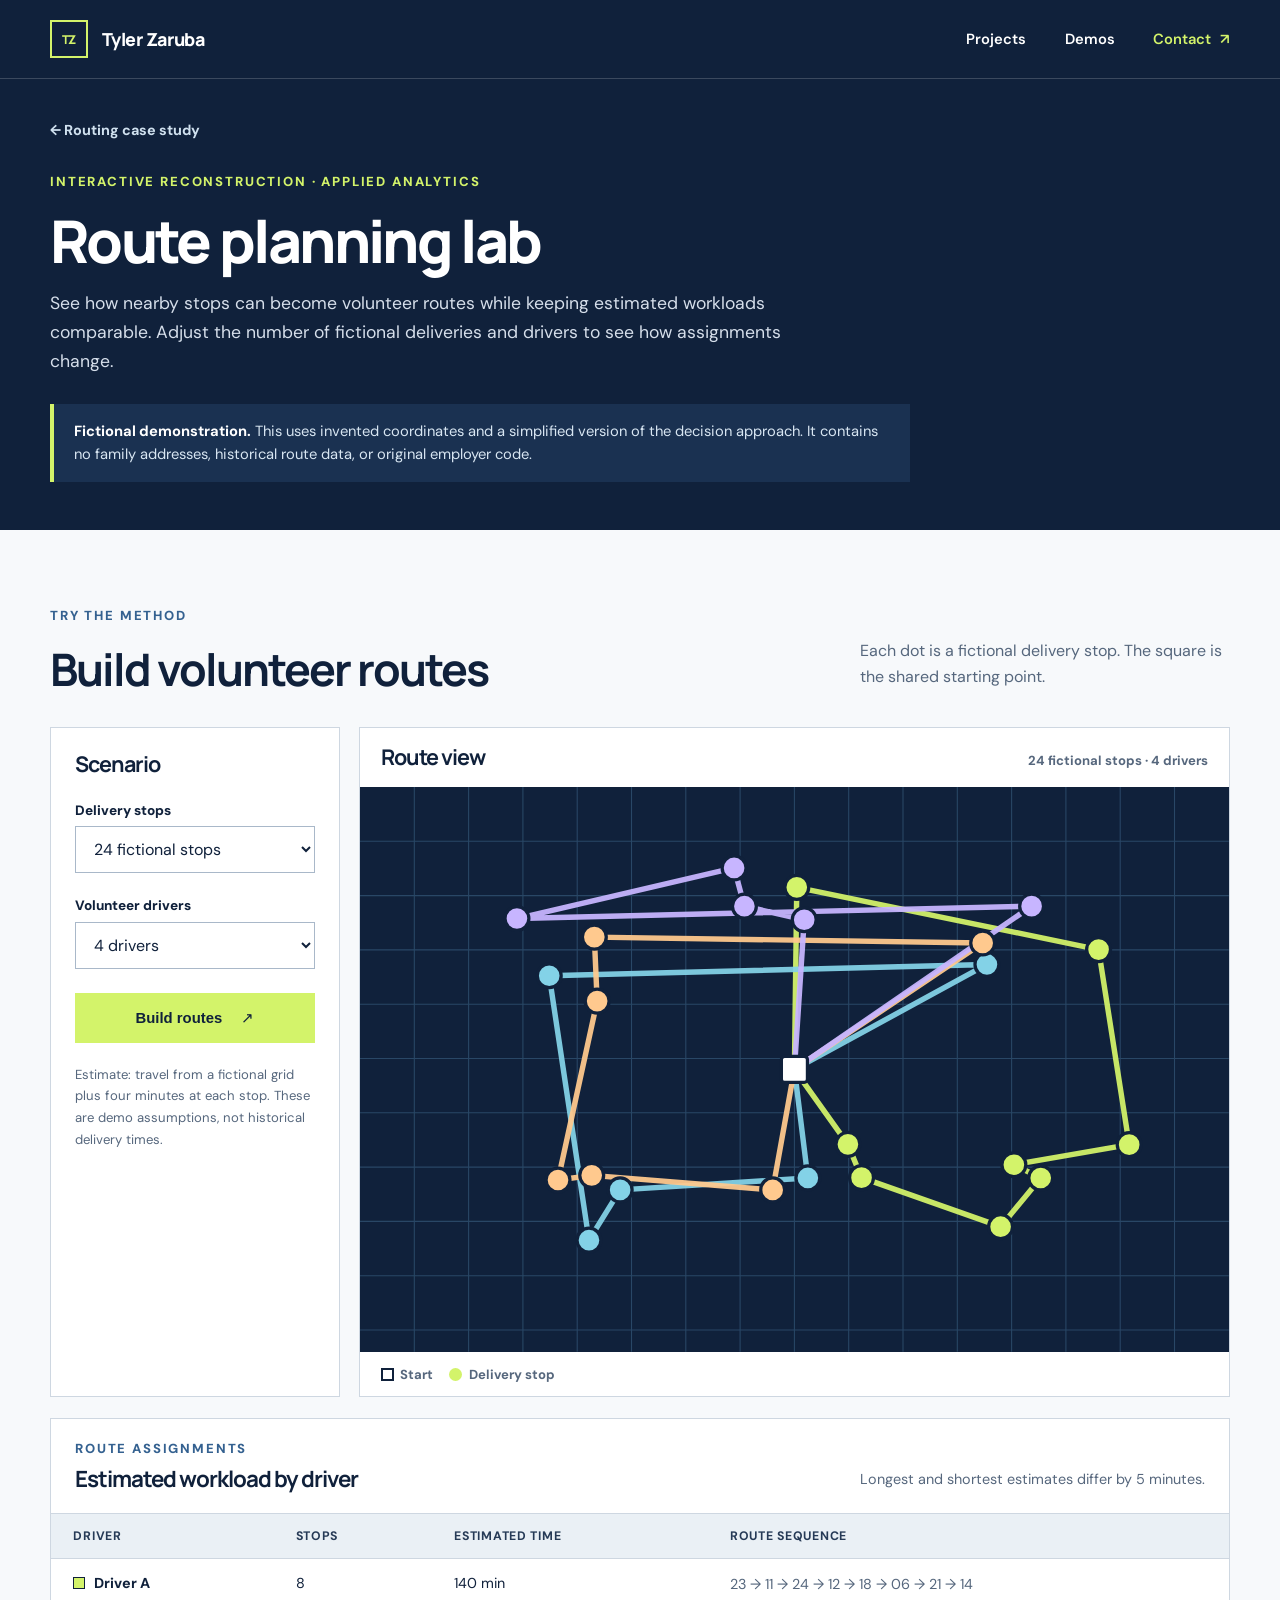
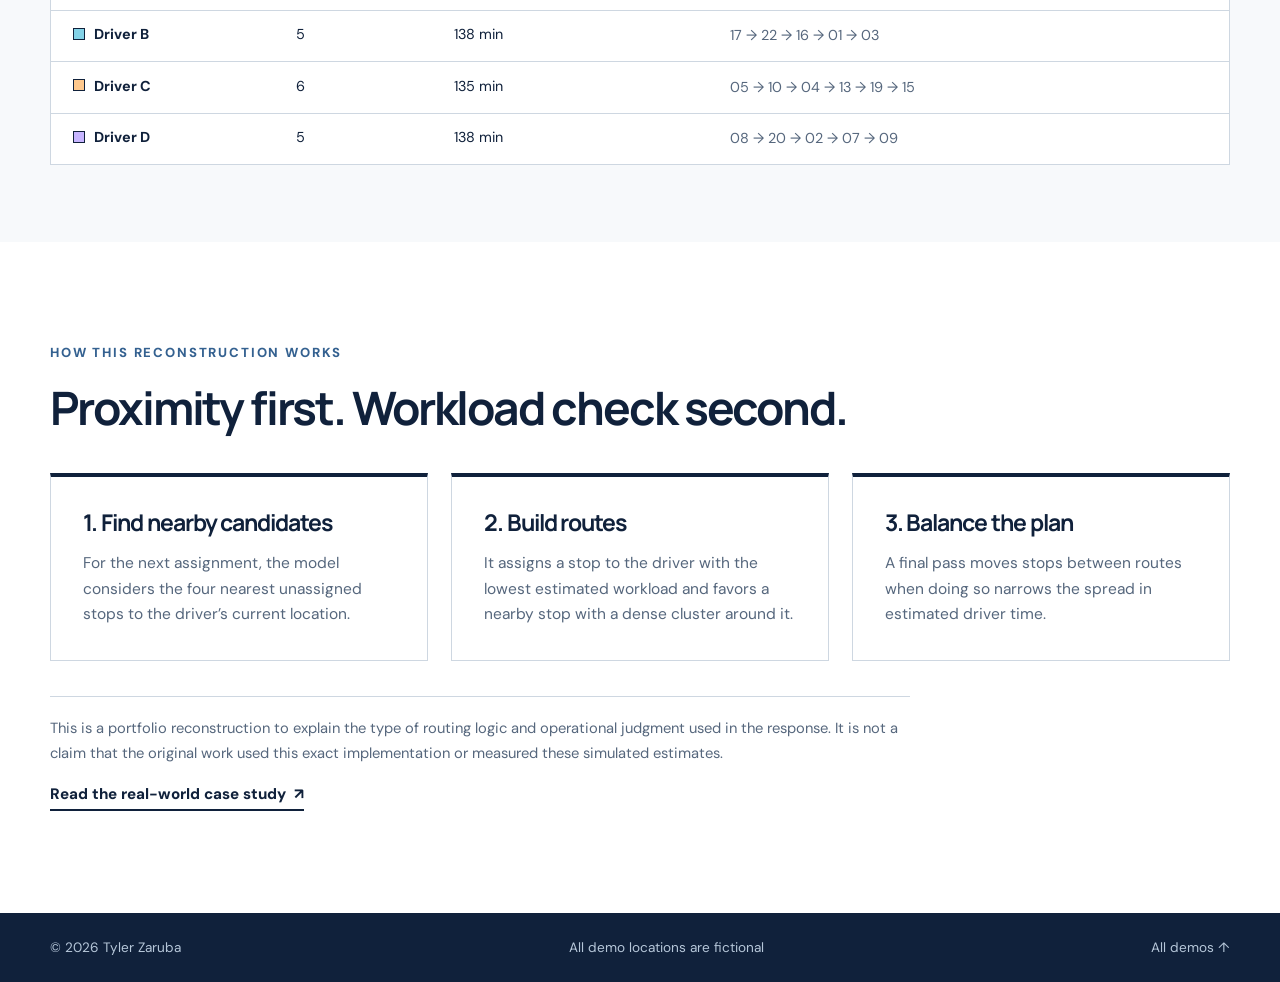
==== demos/route-lab.html @ 237387a9 "Add interactive portfolio demos" ====
<!doctype html>
<html lang="en">
  <head>
    <meta charset="utf-8" />
    <meta name="viewport" content="width=device-width, initial-scale=1" />
    <meta name="theme-color" content="#10213b" />
    <meta name="description" content="Explore a fictional reconstruction of Tyler Zaruba’s proximity-based volunteer meal delivery routing approach." />
    <link rel="canonical" href="https://tzarubadata.github.io/demos/route-lab.html" />
    <title>Route planning lab | Tyler Zaruba</title>
    <link rel="icon" type="image/svg+xml" href="../favicon.svg" />
    <link rel="stylesheet" href="../styles.css" />
    <link rel="stylesheet" href="demo.css" />
    <script src="route-lab.js" defer></script>
  </head>
  <body>
    <a class="skip-link" href="#main">Skip to content</a>
    <header class="site-header"><div class="shell header-inner"><a class="wordmark" href="../index.html" aria-label="Tyler Zaruba, home"><span class="mark" aria-hidden="true">TZ</span><span>Tyler Zaruba</span></a><nav aria-label="Main navigation"><a href="../index.html#work">Projects</a><a href="../index.html#demos">Demos</a><a class="nav-contact" href="../index.html#contact">Contact <span aria-hidden="true">↗</span></a></nav></div></header>
    <main id="main">
      <section class="demo-intro"><div class="shell"><a class="back-link" href="../projects/meal-delivery-routing.html">← Routing case study</a><p class="eyebrow">Interactive reconstruction · Applied analytics</p><h1>Route planning lab</h1><p>See how nearby stops can become volunteer routes while keeping estimated workloads comparable. Adjust the number of fictional deliveries and drivers to see how assignments change.</p><div class="demo-disclosure"><strong>Fictional demonstration.</strong> This uses invented coordinates and a simplified version of the decision approach. It contains no family addresses, historical route data, or original employer code.</div></div></section>

      <section class="demo-workspace" aria-labelledby="workspace-title"><div class="shell"><div class="demo-workspace-heading"><div><p class="eyebrow">Try the method</p><h2 id="workspace-title">Build volunteer routes</h2></div><p>Each dot is a fictional delivery stop. The square is the shared starting point.</p></div><div class="route-layout"><form class="demo-control-panel" id="route-form"><h3>Scenario</h3><label for="delivery-count">Delivery stops</label><select id="delivery-count" name="delivery-count"><option value="18">18 fictional stops</option><option value="24" selected>24 fictional stops</option><option value="30">30 fictional stops</option><option value="36">36 fictional stops</option></select><label for="driver-count">Volunteer drivers</label><select id="driver-count" name="driver-count"><option value="3">3 drivers</option><option value="4" selected>4 drivers</option><option value="5">5 drivers</option><option value="6">6 drivers</option></select><button class="button button-primary" type="submit">Build routes <span aria-hidden="true">↗</span></button><p>Estimate: travel from a fictional grid plus four minutes at each stop. These are demo assumptions, not historical delivery times.</p></form><div class="route-map-panel"><div class="route-map-head"><h3>Route view</h3><span id="map-count">24 stops · 4 drivers</span></div><svg id="route-map" viewBox="0 0 800 520" role="img" aria-labelledby="map-title map-desc"><title id="map-title">Fictional volunteer delivery routes</title><desc id="map-desc">Colored lines show route assignments from a central starting point to fictional delivery stops.</desc></svg><div class="map-legend"><span><i class="depot-swatch" aria-hidden="true"></i> Start</span><span><i class="stop-swatch" aria-hidden="true"></i> Delivery stop</span></div></div></div><div class="route-results"><div class="route-results-heading"><div><p class="eyebrow">Route assignments</p><h3>Estimated workload by driver</h3></div><p id="route-spread" aria-live="polite"></p></div><div class="route-table-wrap"><table><thead><tr><th scope="col">Driver</th><th scope="col">Stops</th><th scope="col">Estimated time</th><th scope="col">Route sequence</th></tr></thead><tbody id="route-rows"></tbody></table></div></div></div></section>

      <section class="demo-method section-pad"><div class="shell"><p class="eyebrow">How this reconstruction works</p><h2>Proximity first. Workload check second.</h2><div class="transfer-grid"><div><h3>1. Find nearby candidates</h3><p>For the next assignment, the model considers the four nearest unassigned stops to the driver’s current location.</p></div><div><h3>2. Build routes</h3><p>It assigns a stop to the driver with the lowest estimated workload and favors a nearby stop with a dense cluster around it.</p></div><div><h3>3. Balance the plan</h3><p>A final pass moves stops between routes when doing so narrows the spread in estimated driver time.</p></div></div><p class="method-footnote">This is a portfolio reconstruction to explain the type of routing logic and operational judgment used in the response. It is not a claim that the original work used this exact implementation or measured these simulated estimates.</p><a class="case-link" href="../projects/meal-delivery-routing.html">Read the real-world case study <span aria-hidden="true">↗</span></a></div></section>
    </main>
    <footer class="site-footer"><div class="shell footer-inner"><span>© <span id="year">2026</span> Tyler Zaruba</span><span>All demo locations are fictional</span><a href="../index.html#demos">All demos ↑</a></div></footer>
    <script>document.getElementById('year').textContent = new Date().getFullYear();</script>
  </body>
</html>
---- styles.css ----
@import url('https://fonts.googleapis.com/css2?family=DM+Sans:wght@400;500;600;700&family=Manrope:wght@400;500;600;700;800&display=swap');

:root {
  color-scheme: light;
  --ink: #10213b;
  --ink-2: #263a56;
  --paper: #f7f9fb;
  --white: #ffffff;
  --lime: #d3f36a;
  --blue: #c5e7f5;
  --rule: #ced7e1;
  --muted: #56677d;
  font-family: 'DM Sans', Arial, sans-serif;
  font-synthesis: none;
  scroll-behavior: smooth;
}

* { box-sizing: border-box; }
body { margin: 0; background: var(--paper); color: var(--ink); }
body, button, a { -webkit-tap-highlight-color: transparent; }
a { color: inherit; }
img, svg { max-width: 100%; }
::selection { background: var(--lime); color: var(--ink); }
:focus-visible { outline: 3px solid #1268a5; outline-offset: 4px; }
.shell { width: min(100% - 3rem, 1180px); margin-inline: auto; }
.skip-link { position: absolute; top: -100px; left: 1rem; z-index: 100; padding: .75rem 1rem; background: var(--lime); color: var(--ink); font-weight: 700; }
.skip-link:focus { top: 1rem; }

h1, h2, h3, h4, p { margin-top: 0; }
h1, h2, h3 { font-family: Manrope, Arial, sans-serif; letter-spacing: -.045em; }
p { line-height: 1.65; }
.eyebrow { margin-bottom: 1.2rem; font-size: .82rem; font-weight: 800; line-height: 1.4; letter-spacing: .14em; text-transform: uppercase; }

.site-header { background: var(--ink); color: var(--white); border-bottom: 1px solid rgba(255,255,255,.18); }
.header-inner { min-height: 78px; display: flex; align-items: center; justify-content: space-between; gap: 2rem; }
.wordmark { display: inline-flex; align-items: center; gap: .85rem; text-decoration: none; font-family: Manrope, Arial, sans-serif; font-size: 1.12rem; font-weight: 800; letter-spacing: -.025em; white-space: nowrap; }
.mark { display: grid; place-items: center; width: 38px; height: 38px; border: 2px solid var(--lime); color: var(--lime); font-size: .76rem; letter-spacing: -.07em; }
nav { display: flex; align-items: center; gap: clamp(1rem, 3vw, 2.8rem); }
nav a { text-decoration: none; font-size: .92rem; font-weight: 600; }
nav a:hover, .contact-link:hover, .text-link:hover, .site-footer a:hover { text-decoration: underline; text-underline-offset: .3em; }
.nav-contact { color: var(--lime); }
.nav-contact span { margin-left: .3rem; }

.hero { color: var(--white); background: var(--ink); overflow: hidden; }
.hero-grid { display: grid; grid-template-columns: minmax(0, 1.45fr) minmax(310px, .86fr); gap: clamp(3rem, 7vw, 7rem); align-items: stretch; padding-block: clamp(5rem, 9vw, 8.5rem) clamp(5rem, 7vw, 7rem); }
.hero-copy { align-self: center; }
.hero .eyebrow { color: var(--lime); }
h1 { max-width: 850px; margin-bottom: 1.65rem; font-size: clamp(3.2rem, 5.6vw, 6rem); line-height: 1.06; font-weight: 800; }
.hero-lede { max-width: 690px; color: #d5deea; font-size: clamp(1.05rem, 1.55vw, 1.25rem); line-height: 1.7; }
.hero-actions { display: flex; flex-wrap: wrap; align-items: center; gap: 1.5rem 2rem; margin-top: 2.4rem; }
.button { display: inline-flex; min-height: 50px; align-items: center; justify-content: center; gap: 1.2rem; padding: .8rem 1.2rem; text-decoration: none; font-size: .93rem; font-weight: 800; transition: transform .18s ease, background .18s ease; }
.button:hover { transform: translateY(-2px); }
.button-primary { color: var(--ink); background: var(--lime); }
.button-primary:hover { background: #e3ff91; }
.text-link { color: var(--white); font-weight: 700; text-decoration: none; }
.text-link span { margin-left: .3rem; }
.hero-location { margin: 3.25rem 0 0; color: #acc1d8; font-size: .85rem; line-height: 1.6; }

.impact-panel { align-self: center; border: 1px solid rgba(197,231,245,.45); background: #172d4b; box-shadow: 18px 18px 0 rgba(197,231,245,.08); }
.panel-head { display: flex; align-items: center; gap: .9rem; padding: 1.15rem 1.35rem; color: #d9e8f5; border-bottom: 1px solid rgba(197,231,245,.3); font-size: .74rem; font-weight: 700; letter-spacing: .08em; text-transform: uppercase; white-space: nowrap; }
.panel-line { flex: 1; height: 1px; background: rgba(197,231,245,.3); }
.impact-panel dl { margin: 0; padding: .25rem 1.35rem; }
.impact-item { display: grid; grid-template-columns: 1fr 1.3fr; gap: 1rem; padding: 1.3rem 0; border-bottom: 1px solid rgba(197,231,245,.18); }
.impact-item:last-child { border-bottom: 0; }
.impact-item dt { padding-top: .25rem; color: #aac3dd; font-size: .78rem; line-height: 1.4; font-weight: 700; text-transform: uppercase; letter-spacing: .07em; }
.impact-item dd { margin: 0; }
.impact-item strong { display: block; margin-bottom: .18rem; color: var(--lime); font-family: Manrope, Arial, sans-serif; font-size: clamp(1.7rem, 2.4vw, 2.4rem); line-height: 1.1; letter-spacing: -.055em; white-space: nowrap; }
.impact-item dd span { display: block; color: #d4e0ed; font-size: .85rem; line-height: 1.5; }

.section-pad { padding-block: clamp(5rem, 8vw, 8rem); }
.section-heading { display: grid; grid-template-columns: 1.2fr .72fr; gap: 3rem; align-items: end; margin-bottom: 3.25rem; }
.section-heading .eyebrow { color: #346190; }
h2 { margin-bottom: 0; font-size: clamp(2.5rem, 4.4vw, 4.4rem); line-height: 1.12; }
.section-heading p:last-child { max-width: 390px; margin: 0 0 .25rem auto; color: var(--muted); font-size: 1rem; }
.case-study { border: 1px solid var(--rule); background: var(--white); }
.case-routing { border-top: 5px solid var(--lime); }
.case-index { display: flex; justify-content: space-between; gap: 1.5rem; padding: 1.15rem 1.6rem; border-bottom: 1px solid var(--rule); color: #53677d; font-size: .78rem; font-weight: 800; letter-spacing: .09em; text-transform: uppercase; }
.case-body { display: grid; grid-template-columns: 1.02fr .95fr; gap: clamp(2rem, 6vw, 6rem); padding: clamp(2rem, 4.5vw, 4.5rem); }
.case-kicker { margin-bottom: 1.2rem; color: #41648b; font-size: .85rem; font-weight: 800; letter-spacing: .04em; }
h3 { margin-bottom: 1.45rem; font-size: clamp(2.1rem, 3.2vw, 3.5rem); line-height: 1.14; }
.case-summary { max-width: 500px; margin-bottom: 0; color: var(--ink-2); font-size: 1.12rem; }
.case-detail { display: grid; gap: 2rem; }
h4 { margin-bottom: .5rem; font-size: .82rem; line-height: 1.4; font-weight: 800; text-transform: uppercase; letter-spacing: .1em; }
.case-detail p { margin-bottom: 0; color: var(--muted); font-size: .97rem; }
.case-link { display: inline-flex; align-items: center; gap: .5rem; width: fit-content; margin-top: 1.7rem; padding-bottom: .22rem; border-bottom: 2px solid currentColor; color: var(--ink); font-size: .95rem; font-weight: 800; line-height: 1.4; text-decoration: none; }
.case-link:hover { color: #176581; }
.case-bottom { display: flex; flex-wrap: wrap; justify-content: space-between; gap: .75rem 2rem; padding: 1.15rem 1.6rem; border-top: 1px solid var(--rule); color: #53677d; font-size: .79rem; font-weight: 700; }
.case-bottom span:first-child { color: #23637c; }
.case-grid { display: grid; grid-template-columns: repeat(2, minmax(0,1fr)); gap: 1.4rem; margin-top: 1.4rem; }
.case-stack { display: flex; flex-direction: column; align-items: flex-start; min-height: 100%; padding: clamp(2rem, 4vw, 3rem); }
.case-stack h3 { min-height: 3.4em; font-size: clamp(1.9rem, 2.55vw, 2.6rem); }
.case-stack > p:not(.case-kicker) { color: var(--muted); }
.case-result { display: flex; gap: 1rem; align-items: flex-start; padding: 1.25rem 0; margin: 2rem 0 1.25rem; border-block: 1px solid var(--rule); }
.case-result strong { min-width: 130px; font-family: Manrope, Arial, sans-serif; font-size: clamp(1.35rem, 2vw, 1.8rem); line-height: 1.2; letter-spacing: -.04em; }
.case-result span { color: var(--ink-2); font-size: .93rem; line-height: 1.5; }
.case-stack .case-note { margin-bottom: 0; font-size: .94rem; }
.case-stack .case-link { margin-top: auto; padding-top: 1rem; }
.case-community { margin-top: 1.4rem; background: var(--blue); border-color: #aac9db; }
.case-community .case-index { border-color: #aac9db; }
.community-grid { display: grid; grid-template-columns: 1.2fr .85fr; gap: 3rem; align-items: center; padding: clamp(2rem, 4vw, 4rem); }
.community-grid h3 { max-width: 650px; }
.community-grid p:last-child { max-width: 610px; margin-bottom: 0; color: var(--ink-2); }
.community-metrics { display: grid; grid-template-columns: 1fr 1fr; gap: 1rem; }
.community-metrics div { min-height: 150px; display: flex; flex-direction: column; justify-content: flex-end; padding: 1.3rem; border: 1px solid #8bb4ca; }
.community-metrics strong { display: block; font-family: Manrope, Arial, sans-serif; font-size: clamp(1.7rem, 2.4vw, 2.5rem); white-space: nowrap; letter-spacing: -.06em; }
.community-metrics span { font-size: .82rem; font-weight: 700; }
.community-footnote { padding: 1.25rem clamp(2rem, 4vw, 4rem); margin-bottom: 0; border-top: 1px solid #aac9db; color: var(--ink-2); font-size: .91rem; }
.more-evidence { display: grid; grid-template-columns: .75fr 1.25fr; gap: clamp(2rem, 7vw, 7rem); padding: clamp(2.5rem, 5vw, 5rem) 0 0; }
.more-evidence .eyebrow { color: #346190; }
.more-evidence h3 { max-width: 380px; font-size: clamp(1.8rem, 2.5vw, 2.5rem); }
.evidence-list { border-top: 1px solid var(--rule); }
.evidence-list p { padding: 1.2rem 0; margin: 0; border-bottom: 1px solid var(--rule); color: var(--muted); font-size: .97rem; }
.evidence-list strong { color: var(--ink); }

.demos-section { background: #eaf0f5; }
.demos-section .eyebrow { color: #346190; }
.demo-card-grid { display: grid; grid-template-columns: repeat(2,minmax(0,1fr)); gap: 1.4rem; }
.demo-card { border: 1px solid #b8c9d8; background: var(--white); }
.demo-card-top { display: flex; flex-wrap: wrap; justify-content: space-between; gap: .5rem 1rem; padding: 1rem 1.4rem; border-bottom: 1px solid #b8c9d8; color: #41648b; font-size: .77rem; font-weight: 800; letter-spacing: .07em; text-transform: uppercase; }
.demo-card-body { display: flex; flex-direction: column; align-items: flex-start; min-height: 280px; padding: clamp(1.6rem, 3vw, 3rem); }
.demo-card h3 { margin-bottom: 1rem; font-size: clamp(1.8rem, 2.6vw, 2.8rem); }
.demo-card p { max-width: 520px; margin-bottom: 1.5rem; color: var(--muted); }
.demo-card .case-link { margin-top: auto; }

.fit-section { color: var(--white); background: #203c63; }
.fit-section .eyebrow { color: var(--lime); }
.fit-section .section-heading p:last-child { color: #d1e0ed; }
.fit-grid { display: grid; grid-template-columns: repeat(3, minmax(0, 1fr)); border: 1px solid rgba(255,255,255,.35); }
.fit-grid > div { display: flex; flex-direction: column; min-height: 340px; padding: clamp(1.5rem, 3vw, 2.6rem); border-right: 1px solid rgba(255,255,255,.35); }
.fit-grid > div:last-child { border-right: 0; }
.fit-number { margin-bottom: 3rem; color: var(--lime); font-size: .78rem; font-weight: 800; letter-spacing: .1em; }
.fit-grid h3 { margin-bottom: .9rem; font-size: clamp(1.5rem, 2vw, 2.1rem); line-height: 1.2; }
.fit-grid p { margin-bottom: 2rem; color: #d5e3ee; font-size: .95rem; }
.fit-grid div > span:last-child { margin-top: auto; color: var(--lime); font-size: .8rem; line-height: 1.5; font-weight: 800; }

.about-section { background: #eaf0f5; }
.about-grid { display: grid; grid-template-columns: .8fr 1.12fr; gap: clamp(3rem, 8vw, 8rem); }
.about-grid .eyebrow { color: #346190; }
.about-copy > p { color: var(--ink-2); font-size: 1.08rem; }
.about-meta { display: grid; gap: 0; margin-top: 2.7rem; border-top: 1px solid #bac8d6; }
.about-meta div { display: grid; grid-template-columns: 150px 1fr; gap: 1rem; padding: 1rem 0; border-bottom: 1px solid #bac8d6; }
.about-meta span { color: var(--muted); font-size: .8rem; font-weight: 800; text-transform: uppercase; letter-spacing: .07em; }
.about-meta strong { font-size: .95rem; line-height: 1.5; }

.contact-section { padding-block: clamp(4.5rem, 7vw, 7rem); color: var(--white); background: #203c63; }
.contact-grid { display: grid; grid-template-columns: 1.25fr .65fr; gap: 3rem; align-items: end; }
.contact-section .eyebrow { color: var(--lime); }
.contact-section h2 { max-width: 730px; }
.contact-actions { display: flex; flex-wrap: wrap; align-items: center; gap: 1.5rem; justify-content: flex-end; padding-bottom: .5rem; }
.button-light { color: var(--ink); background: var(--white); }
.button-light:hover { background: var(--lime); }
.contact-link { color: var(--white); font-size: .93rem; font-weight: 800; text-decoration: none; white-space: nowrap; }
.contact-link span { margin-left: .25rem; }
.site-footer { color: #b6c7d9; background: var(--ink); }
.footer-inner { display: flex; flex-wrap: wrap; justify-content: space-between; gap: 1rem 2rem; padding-block: 1.6rem; font-size: .85rem; }
.site-footer a { text-decoration: none; }

/* Project pages */
.project-hero { padding-block: clamp(3.5rem, 6vw, 6rem) clamp(4.5rem, 7vw, 7rem); color: var(--white); background: var(--ink); }
.back-link { display: inline-block; margin-bottom: clamp(3rem, 6vw, 6rem); color: #d0e1ef; font-size: .9rem; font-weight: 700; text-decoration: none; }
.back-link:hover { text-decoration: underline; text-underline-offset: .3em; }
.project-hero .eyebrow { color: var(--lime); }
.project-hero h1 { max-width: 1050px; font-size: clamp(3rem, 5.3vw, 5.7rem); }
.project-lede { max-width: 790px; margin-bottom: 3rem; color: #d5deea; font-size: clamp(1.1rem, 1.6vw, 1.32rem); }
.project-meta { display: flex; flex-wrap: wrap; gap: .7rem 2rem; padding-top: 1.2rem; border-top: 1px solid rgba(255,255,255,.25); color: #bcd1e3; font-size: .83rem; font-weight: 700; }
.project-metrics { background: var(--lime); }
.metric-grid { display: grid; grid-template-columns: repeat(3, minmax(0,1fr)); }
.metric-grid > div { min-height: 170px; display: flex; flex-direction: column; justify-content: center; padding: 1.8rem 2.3rem; border-right: 1px solid rgba(16,33,59,.25); }
.metric-grid > div:first-child { padding-left: 0; }
.metric-grid > div:last-child { border-right: 0; }
.metric-grid strong { display: block; font-family: Manrope, Arial, sans-serif; font-size: clamp(2rem, 3vw, 3rem); line-height: 1.15; letter-spacing: -.06em; }
.metric-grid span { max-width: 235px; font-size: .9rem; line-height: 1.45; font-weight: 700; }
.story-grid, .result-grid, .status-grid { display: grid; grid-template-columns: .82fr 1.18fr; gap: clamp(3rem, 9vw, 9rem); }
.project-section .eyebrow, .transfer-section .eyebrow { color: #346190; }
.project-section h2, .diagram-section h2, .result-section h2, .status-section h2, .transfer-section h2, .flow-section h2 { font-size: clamp(2.3rem, 4vw, 4rem); }
.story-copy p { margin-bottom: 1.2rem; color: var(--ink-2); font-size: 1.08rem; }
.story-copy p:last-child { margin-bottom: 0; }
.diagram-section { padding-block: clamp(4rem, 7vw, 7rem); color: var(--white); background: #203c63; }
.diagram-grid { display: grid; grid-template-columns: .63fr 1.37fr; gap: clamp(2rem, 6vw, 6rem); align-items: center; }
.diagram-section .eyebrow { color: var(--lime); }
.diagram-section p:last-child { max-width: 360px; color: #d5e3ee; }
.route-figure { margin: 0; }
.route-figure svg { display: block; width: 100%; height: auto; border: 1px solid #61819f; }
.route-figure figcaption { padding-top: .8rem; color: #bdd0e1; font-size: .79rem; line-height: 1.4; }
.steps { border-top: 1px solid var(--rule); }
.steps > div { display: grid; grid-template-columns: 52px 1fr; gap: 1rem; padding: 1.45rem 0; border-bottom: 1px solid var(--rule); }
.steps > div > span { color: #42668e; font-size: .82rem; font-weight: 800; letter-spacing: .07em; }
.steps h3 { margin-bottom: .5rem; font-size: 1.35rem; letter-spacing: -.035em; }
.steps p { margin-bottom: 0; color: var(--muted); }
.flow-section { padding-block: clamp(4.5rem, 7vw, 7rem); background: #eaf0f5; }
.flow-section .eyebrow { color: #346190; }
.flow-section h2 { max-width: 760px; margin-bottom: 3rem; }
.flow-list { display: grid; grid-template-columns: repeat(3,minmax(0,1fr)); gap: 0; padding: 0; margin: 0; list-style: none; border: 1px solid #bdcbd8; }
.flow-list li { min-height: 275px; display: flex; flex-direction: column; padding: clamp(1.5rem, 3vw, 2.5rem); border-right: 1px solid #bdcbd8; }
.flow-list li:last-child { border-right: 0; }
.flow-list li > span { margin-bottom: 2.3rem; color: #346190; font-size: .8rem; font-weight: 800; }
.flow-list h3 { margin-bottom: .65rem; font-size: clamp(1.4rem, 2vw, 1.9rem); line-height: 1.25; }
.flow-list p { margin-bottom: 0; color: var(--muted); font-size: .95rem; }
.result-section { padding-block: clamp(4.5rem, 7vw, 7rem); background: var(--lime); }
.result-section .eyebrow { color: #3f6231; }
.result-section p { font-size: 1.08rem; color: var(--ink-2); }
.result-section p:last-child { margin-bottom: 0; }
.result-note { padding-top: 1rem; border-top: 1px solid rgba(16,33,59,.3); font-size: .91rem !important; line-height: 1.55; }
.status-section { padding-block: clamp(4.5rem, 7vw, 7rem); background: var(--blue); }
.status-section .eyebrow { color: #346190; }
.status-section p { color: var(--ink-2); font-size: 1.05rem; }
.status-note { padding-top: 1rem; border-top: 1px solid #9ec0d1; font-size: .92rem !important; font-weight: 700; }
.transfer-section { background: var(--white); }
.transfer-section h2 { max-width: 850px; margin-bottom: 3rem; }
.transfer-grid { display: grid; grid-template-columns: repeat(3,minmax(0,1fr)); gap: 1.4rem; }
.transfer-grid > div { padding: clamp(1.5rem, 2.5vw, 2.5rem); border: 1px solid var(--rule); border-top: 4px solid var(--ink); }
.transfer-grid h3 { margin-bottom: .9rem; font-size: clamp(1.35rem, 1.8vw, 1.7rem); line-height: 1.2; }
.transfer-grid p { margin-bottom: 0; color: var(--muted); font-size: .97rem; }
.project-demo-link { padding-block: clamp(3rem, 5vw, 5rem); background: #eaf0f5; }
.project-demo-link .shell { display: flex; flex-wrap: wrap; justify-content: space-between; align-items: center; gap: 2rem 4rem; }
.project-demo-link .eyebrow { color: #346190; }
.project-demo-link h2 { margin-bottom: .7rem; font-size: clamp(2rem, 3vw, 3rem); }
.project-demo-link p:last-child { max-width: 570px; margin-bottom: 0; color: var(--muted); }
.project-demo-link .button { flex-shrink: 0; }
.next-project { color: var(--white); background: #203c63; }
.next-project .shell { display: flex; flex-wrap: wrap; justify-content: space-between; align-items: center; gap: 1rem 3rem; padding-block: 2.2rem; }
.next-project span:first-child { color: var(--lime); font-size: .8rem; font-weight: 800; letter-spacing: .08em; text-transform: uppercase; }
.next-project a { max-width: 720px; font-family: Manrope, Arial, sans-serif; font-size: clamp(1.2rem, 2vw, 1.8rem); font-weight: 800; letter-spacing: -.035em; text-decoration: none; }
.next-project a:hover { text-decoration: underline; text-underline-offset: .2em; }

@media (max-width: 900px) {
  .hero-grid, .section-heading, .case-body, .community-grid, .about-grid, .contact-grid, .more-evidence, .story-grid, .result-grid, .status-grid, .diagram-grid { grid-template-columns: 1fr; }
  .hero-grid { gap: 3.5rem; }
  .impact-panel { width: min(100%, 670px); }
  .section-heading p:last-child { margin: 0; }
  .case-grid { grid-template-columns: 1fr; }
  .case-stack h3 { min-height: 0; }
  .community-metrics { max-width: 600px; }
  .fit-grid { grid-template-columns: 1fr; }
  .fit-grid > div { min-height: 0; border-right: 0; border-bottom: 1px solid rgba(255,255,255,.35); }
  .fit-grid > div:last-child { border-bottom: 0; }
  .fit-number { margin-bottom: 1.5rem; }
  .flow-list, .transfer-grid, .demo-card-grid { grid-template-columns: 1fr; }
  .demo-card-body { min-height: 0; }
  .flow-list li { min-height: 0; border-right: 0; border-bottom: 1px solid #bdcbd8; }
  .flow-list li:last-child { border-bottom: 0; }
  .flow-list li > span { margin-bottom: 1rem; }
  .metric-grid > div { padding-inline: 1.1rem; }
  .contact-actions { justify-content: flex-start; }
}

@media (max-width: 650px) {
  .shell { width: min(100% - 2rem, 1180px); }
  .header-inner { min-height: 72px; align-items: flex-start; flex-direction: column; justify-content: center; gap: .8rem; padding-block: .8rem; }
  .wordmark { font-size: 1rem; }
  .mark { width: 31px; height: 31px; font-size: .65rem; }
  nav { width: 100%; justify-content: space-between; gap: .7rem; }
  nav a { font-size: .79rem; }
  .hero-grid { padding-block: 4.5rem; }
  h1 { font-size: clamp(2.65rem, 12vw, 4.3rem); }
  .impact-item { grid-template-columns: 1fr 1.3fr; }
  .section-pad { padding-block: 4.5rem; }
  .section-heading { gap: 1.3rem; margin-bottom: 2rem; }
  .case-grid { grid-template-columns: 1fr; }
  .case-index, .case-bottom { padding-inline: 1.1rem; }
  .case-index { flex-wrap: wrap; }
  .case-body, .case-stack, .community-grid { padding: 1.6rem; }
  .case-body { gap: 2.5rem; }
  .community-grid { gap: 2rem; }
  .community-metrics div { min-height: 120px; padding: 1rem; }
  .community-footnote { padding-inline: 1.6rem; }
  .more-evidence { gap: 1rem; }
  .about-meta div { grid-template-columns: 1fr; gap: .3rem; }
  .footer-inner { gap: .5rem 1.2rem; }
  .project-hero { padding-block: 3rem 4rem; }
  .back-link { margin-bottom: 3rem; }
  .project-hero h1 { font-size: clamp(2.55rem, 11vw, 4rem); }
  .project-lede { margin-bottom: 2rem; }
  .metric-grid { grid-template-columns: 1fr; }
  .metric-grid > div { min-height: 0; padding: 1.3rem 0; border-right: 0; border-bottom: 1px solid rgba(16,33,59,.25); }
  .metric-grid > div:last-child { border-bottom: 0; }
  .metric-grid strong { font-size: 2.2rem; }
  .project-section, .diagram-section, .flow-section, .transfer-section, .result-section, .status-section { padding-block: 4rem; }
  .story-grid, .diagram-grid, .result-grid, .status-grid { gap: 1.5rem; }
  .flow-section h2, .transfer-section h2 { margin-bottom: 2rem; }
}

@media (prefers-reduced-motion: reduce) {
  :root { scroll-behavior: auto; }
  .button { transition: none; }
}
---- demos/demo.css ----
.demo-intro { padding-block: 2.5rem 3rem; color: var(--white); background: var(--ink); }
.demo-intro .back-link { margin-bottom: 2.1rem; }
.demo-intro .eyebrow { color: var(--lime); }
.demo-intro h1 { max-width: 920px; margin-bottom: 1rem; font-size: clamp(2.7rem, 4.6vw, 4.8rem); }
.demo-intro > .shell > p:not(.eyebrow) { max-width: 780px; color: #d5deea; font-size: 1.1rem; }
.demo-disclosure { max-width: 860px; margin-top: 1.8rem; padding: 1rem 1.25rem; border-left: 4px solid var(--lime); background: #1a3151; color: #d8e6f2; font-size: .92rem; line-height: 1.55; }
.demo-disclosure strong { color: var(--white); }
.demo-workspace { padding-block: clamp(3.5rem, 6vw, 6rem); background: var(--paper); }
.demo-workspace-heading { display: grid; grid-template-columns: 1fr .65fr; gap: 2rem; align-items: end; margin-bottom: 2rem; }
.demo-workspace-heading .eyebrow, .demo-method .eyebrow, .hub-section .eyebrow { color: #346190; }
.demo-workspace-heading h2 { font-size: clamp(2.2rem, 3.5vw, 3.5rem); }
.demo-workspace-heading > p { max-width: 370px; margin: 0 0 .25rem auto; color: var(--muted); }
.demo-control-panel, .route-map-panel, .system-list-panel, .system-detail-panel { border: 1px solid var(--rule); background: var(--white); }
.demo-control-panel { display: flex; flex-direction: column; align-items: stretch; padding: 1.5rem; }
.demo-control-panel h3, .route-map-head h3 { margin-bottom: 1.6rem; font-size: 1.35rem; }
.demo-control-panel label, .system-list-panel label, .detail-form label { display: block; margin-bottom: .45rem; color: var(--ink); font-size: .85rem; font-weight: 800; }
.demo-control-panel select, .system-list-panel input, .system-list-panel select, .detail-form select, .detail-form textarea { width: 100%; min-height: 45px; padding: .7rem .85rem; border: 1px solid #a9b8c9; border-radius: 0; background: var(--white); color: var(--ink); font: inherit; font-size: 1rem; }
.demo-control-panel select { margin-bottom: 1.5rem; }
.demo-control-panel .button { width: 100%; border: 0; cursor: pointer; }
.demo-control-panel p { margin: 1.3rem 0 0; color: var(--muted); font-size: .82rem; }
.route-layout { display: grid; grid-template-columns: minmax(240px, 290px) minmax(0,1fr); gap: 1.2rem; }
.route-map-panel { min-width: 0; }
.route-map-head { display: flex; flex-wrap: wrap; justify-content: space-between; align-items: baseline; gap: .5rem 1rem; padding: 1.1rem 1.3rem; }
.route-map-head h3 { margin: 0; }
.route-map-head span { color: var(--muted); font-size: .82rem; font-weight: 700; }
#route-map { display: block; width: 100%; height: auto; background: var(--ink); }
.map-legend { display: flex; flex-wrap: wrap; gap: 1rem; padding: .85rem 1.3rem; color: var(--muted); font-size: .82rem; font-weight: 700; }
.map-legend span { display: inline-flex; align-items: center; gap: .4rem; }
.map-legend i { display: inline-block; width: 13px; height: 13px; }
.depot-swatch { background: var(--white); border: 2px solid var(--ink); }
.stop-swatch { border-radius: 50%; background: var(--lime); }
.route-results { margin-top: 1.3rem; border: 1px solid var(--rule); background: var(--white); }
.route-results-heading { display: flex; flex-wrap: wrap; justify-content: space-between; gap: 1rem; align-items: end; padding: 1.3rem 1.5rem; }
.route-results-heading .eyebrow { margin-bottom: .5rem; color: #346190; }
.route-results-heading h3 { margin: 0; font-size: 1.4rem; }
.route-results-heading p:last-child { margin: 0; color: var(--muted); font-size: .9rem; }
.route-table-wrap { overflow-x: auto; }
.route-results table { width: 100%; border-collapse: collapse; text-align: left; }
.route-results th, .route-results td { padding: .9rem 1.4rem; border-top: 1px solid var(--rule); font-size: .9rem; vertical-align: top; }
.route-results thead th { background: #eaf0f5; color: var(--ink-2); font-size: .77rem; letter-spacing: .06em; text-transform: uppercase; white-space: nowrap; }
.route-results tbody th { white-space: nowrap; }
.route-results td:last-child { min-width: 240px; color: var(--muted); line-height: 1.5; }
.driver-swatch { display: inline-block; width: 12px; height: 12px; margin-right: .55rem; border: 1px solid var(--ink); vertical-align: -.05rem; }
.demo-method { background: var(--white); }
.demo-method h2 { max-width: 840px; margin-bottom: 2.5rem; font-size: clamp(2.2rem, 3.6vw, 3.6rem); }
.method-footnote { max-width: 860px; margin: 2.2rem 0 0; padding-top: 1.2rem; border-top: 1px solid var(--rule); color: var(--muted); font-size: .92rem; }
.demo-method .case-link { margin-top: 1.2rem; }

.demo-stat-grid { display: grid; grid-template-columns: repeat(3,minmax(0,1fr)); margin-bottom: 1.2rem; border: 1px solid var(--rule); background: #eaf0f5; }
.demo-stat-grid div { padding: 1.1rem 1.5rem; border-right: 1px solid var(--rule); }
.demo-stat-grid div:last-child { border-right: 0; }
.demo-stat-grid strong { display: block; font-family: Manrope, Arial, sans-serif; font-size: 2rem; line-height: 1.15; letter-spacing: -.05em; }
.demo-stat-grid span { color: var(--muted); font-size: .84rem; font-weight: 700; }
.system-layout { display: grid; grid-template-columns: minmax(270px,.84fr) minmax(0,1.16fr); gap: 1.2rem; align-items: start; }
.system-list-panel { padding: 1.35rem; }
.system-filter-row { display: grid; grid-template-columns: 1.2fr .8fr; gap: .8rem; }
.system-list-panel input { margin-bottom: .9rem; }
.record-list { display: grid; gap: .55rem; max-height: 700px; overflow-y: auto; }
.record-button { width: 100%; padding: 1rem; border: 1px solid var(--rule); background: var(--white); color: var(--ink); cursor: pointer; text-align: left; font: inherit; }
.record-button:hover { border-color: #5588a6; background: #f4f9fc; }
.record-button[aria-pressed="true"] { border-color: #32648d; border-left: 5px solid #32648d; background: #eaf3f8; }
.record-topline { display: flex; justify-content: space-between; gap: .5rem; margin-bottom: .45rem; color: #41648b; font-size: .73rem; font-weight: 800; letter-spacing: .04em; text-transform: uppercase; }
.record-button strong { display: block; font-size: .96rem; line-height: 1.3; }
.record-area { display: block; margin-top: .4rem; color: var(--muted); font-size: .8rem; }
.empty-message { margin: 1rem 0 0; color: var(--muted); }
.system-detail-panel { padding: clamp(1.4rem, 2.5vw, 2.5rem); }
.detail-topline { display: flex; justify-content: space-between; gap: 1rem; margin-bottom: .8rem; color: #41648b; font-size: .78rem; font-weight: 800; letter-spacing: .06em; text-transform: uppercase; }
.system-detail-panel h3 { margin-bottom: 1rem; font-size: clamp(1.7rem, 2.4vw, 2.5rem); }
.system-detail-panel > p { color: var(--muted); }
.detail-facts { display: grid; grid-template-columns: repeat(3,minmax(0,1fr)); gap: 1rem; padding-block: 1.25rem; margin: 1.4rem 0; border-block: 1px solid var(--rule); }
.detail-facts div { min-width: 0; }
.detail-facts dt { margin-bottom: .3rem; color: var(--muted); font-size: .76rem; font-weight: 800; text-transform: uppercase; letter-spacing: .06em; }
.detail-facts dd { margin: 0; font-size: .88rem; font-weight: 700; line-height: 1.4; }
.detail-block { margin-top: 1.6rem; }
.detail-block h4 { margin-bottom: .65rem; }
.detail-block p { margin-bottom: 0; color: var(--muted); }
.linked-guides { display: flex; flex-wrap: wrap; gap: .55rem; }
.linked-guides button { padding: .55rem .7rem; border: 1px solid #a7bfd1; background: #ecf5fa; color: var(--ink); font: inherit; font-size: .8rem; font-weight: 700; cursor: pointer; text-align: left; }
.linked-guides button:hover { background: var(--blue); }
.detail-form { display: grid; gap: .5rem; margin-top: 1.7rem; padding: 1.4rem; background: #eaf0f5; }
.detail-form textarea { resize: vertical; min-height: 95px; }
.detail-form .button { width: fit-content; margin-top: .6rem; border: 0; cursor: pointer; }
.form-message { min-height: 1.2rem; margin: .2rem 0 0; color: #24516f; font-size: .84rem; font-weight: 700; }
.decision-history, .guide-steps { padding-left: 1.3rem; margin: 0; color: var(--muted); }
.decision-history li, .guide-steps li { padding: .35rem 0; line-height: 1.55; }
.reset-demo { margin-top: 1rem; padding: .4rem 0; border: 0; border-bottom: 1px solid currentColor; background: transparent; color: #41648b; font: inherit; font-size: .84rem; font-weight: 700; cursor: pointer; }
.hub-section { background: #eaf0f5; }
.hub-layout .system-list-panel, .hub-layout .system-detail-panel { background: var(--white); }
[hidden] { display: none !important; }

@media (max-width: 900px) {
  .demo-workspace-heading, .route-layout, .system-layout { grid-template-columns: 1fr; }
  .demo-workspace-heading > p { max-width: 560px; margin: 0; }
  .demo-control-panel { display: grid; grid-template-columns: repeat(2,minmax(0,1fr)); gap: .55rem 1rem; }
  .demo-control-panel h3, .demo-control-panel p, .demo-control-panel .button { grid-column: 1 / -1; }
  .demo-control-panel select { margin-bottom: .5rem; }
}

@media (max-width: 650px) {
  .demo-intro { padding-block: 2rem 2.5rem; }
  .demo-intro .back-link { margin-bottom: 1.5rem; }
  .demo-intro h1 { font-size: clamp(2.5rem, 11vw, 3.6rem); }
  .demo-workspace { padding-block: 3.5rem; }
  .demo-control-panel, .system-filter-row { grid-template-columns: 1fr; }
  .demo-control-panel h3, .demo-control-panel p, .demo-control-panel .button { grid-column: auto; }
  .route-results th, .route-results td { padding-inline: .85rem; }
  .demo-stat-grid div { padding: .8rem; }
  .demo-stat-grid strong { font-size: 1.65rem; }
  .demo-stat-grid span { font-size: .73rem; }
  .detail-facts { grid-template-columns: 1fr 1fr; }
  .detail-form { padding: 1rem; }
}
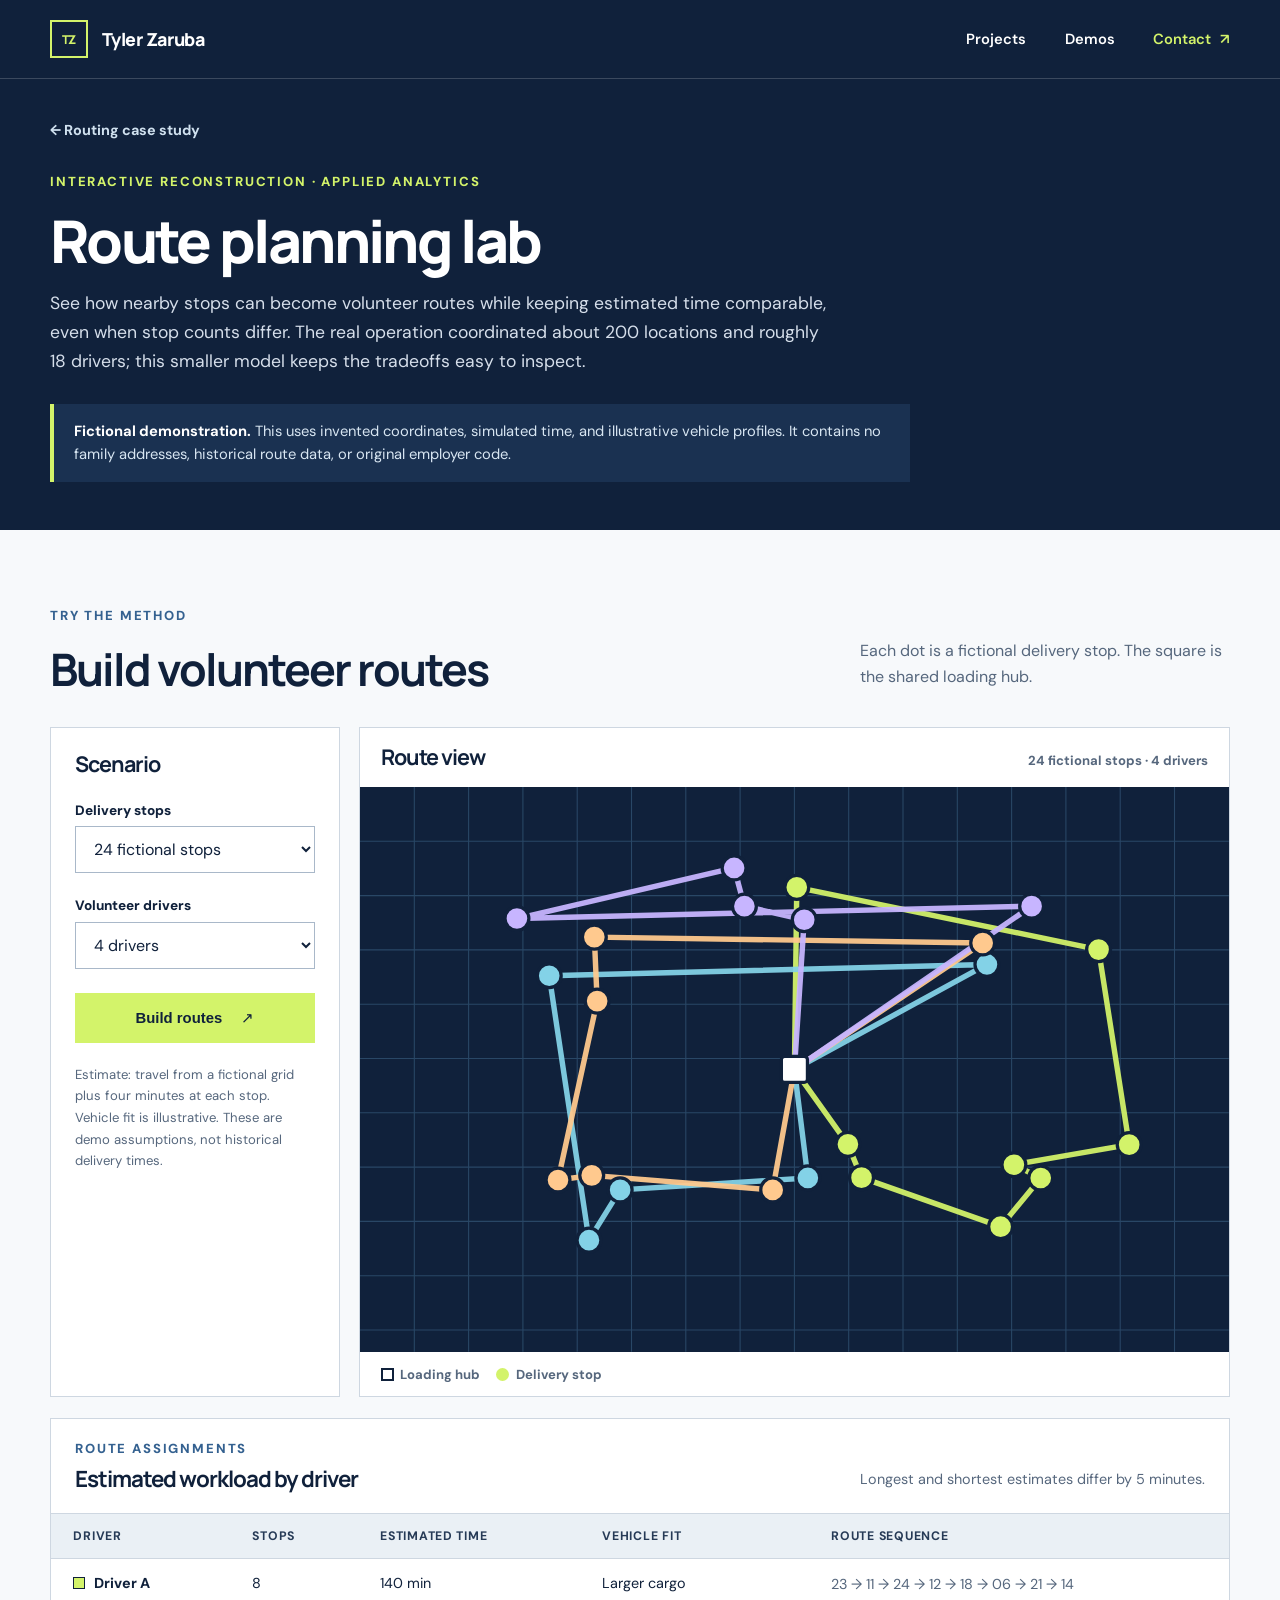
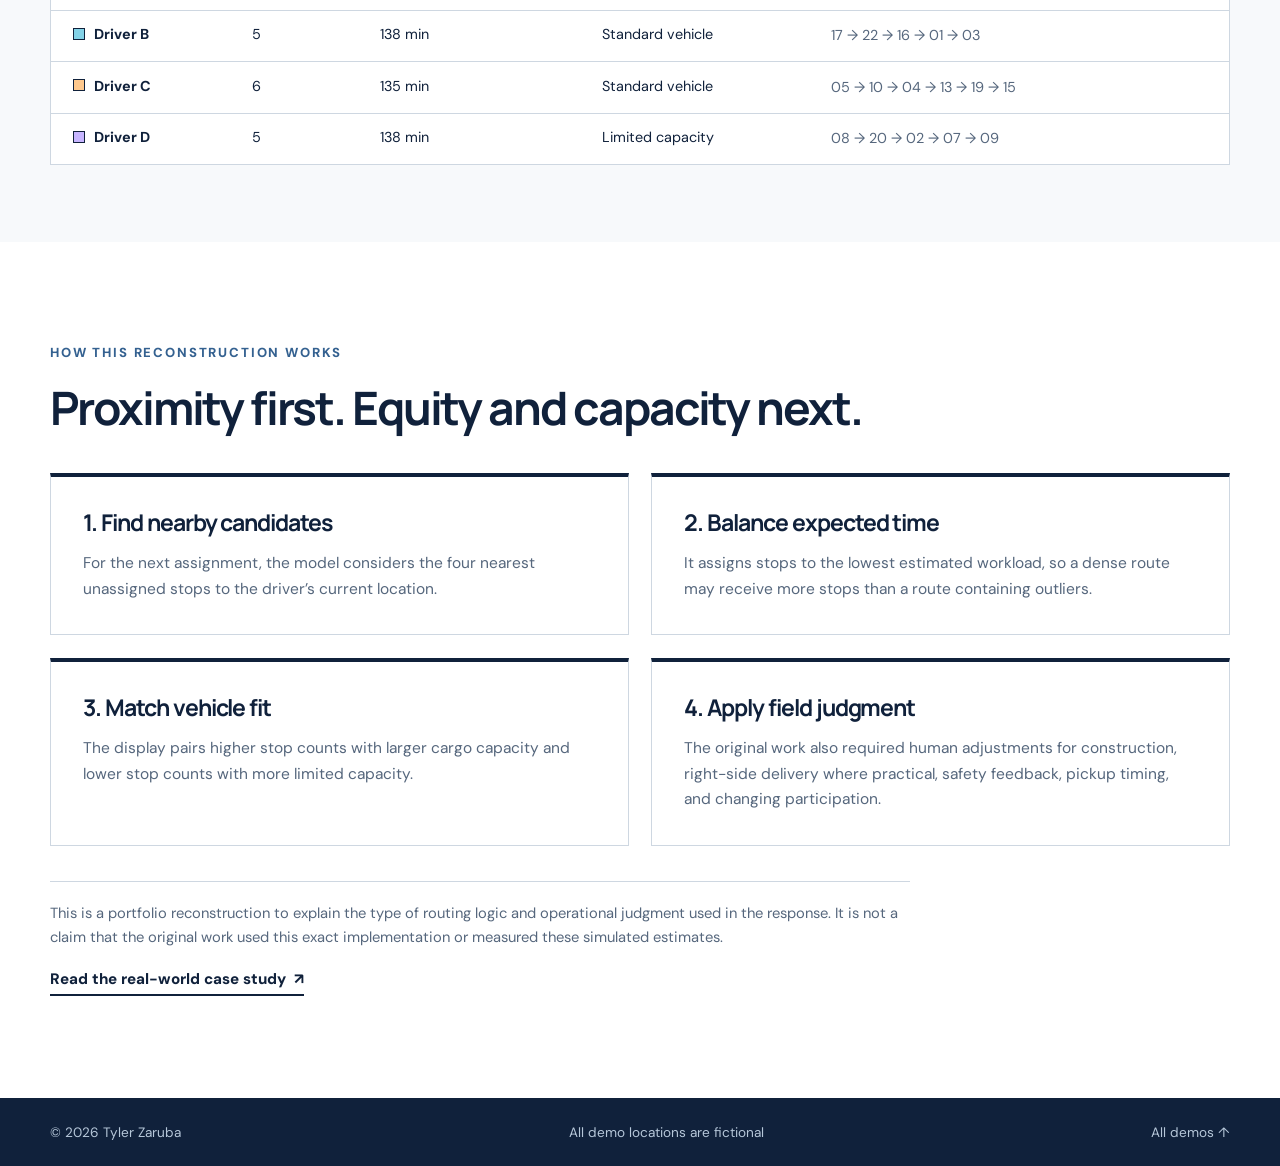
==== commit 16e2292f: "Show time balance and vehicle fit in route lab" ====
--- a/demos/route-lab.html
+++ b/demos/route-lab.html
@@ -16,13 +16,14 @@
     <a class="skip-link" href="#main">Skip to content</a>
     <header class="site-header"><div class="shell header-inner"><a class="wordmark" href="../index.html" aria-label="Tyler Zaruba, home"><span class="mark" aria-hidden="true">TZ</span><span>Tyler Zaruba</span></a><nav aria-label="Main navigation"><a href="../index.html#work">Projects</a><a href="../index.html#demos">Demos</a><a class="nav-contact" href="../index.html#contact">Contact <span aria-hidden="true">↗</span></a></nav></div></header>
     <main id="main">
-      <section class="demo-intro"><div class="shell"><a class="back-link" href="../projects/meal-delivery-routing.html">← Routing case study</a><p class="eyebrow">Interactive reconstruction · Applied analytics</p><h1>Route planning lab</h1><p>See how nearby stops can become volunteer routes while keeping estimated workloads comparable. Adjust the number of fictional deliveries and drivers to see how assignments change.</p><div class="demo-disclosure"><strong>Fictional demonstration.</strong> This uses invented coordinates and a simplified version of the decision approach. It contains no family addresses, historical route data, or original employer code.</div></div></section>
+      <section class="demo-intro"><div class="shell"><a class="back-link" href="../projects/meal-delivery-routing.html">← Routing case study</a><p class="eyebrow">Interactive reconstruction · Applied analytics</p><h1>Route planning lab</h1><p>See how nearby stops can become volunteer routes while keeping estimated time comparable, even when stop counts differ. The real operation coordinated about 200 locations and roughly 18 drivers; this smaller model keeps the tradeoffs easy to inspect.</p><div class="demo-disclosure"><strong>Fictional demonstration.</strong> This uses invented coordinates, simulated time, and illustrative vehicle profiles. It contains no family addresses, historical route data, or original employer code.</div></div></section>
 
-      <section class="demo-workspace" aria-labelledby="workspace-title"><div class="shell"><div class="demo-workspace-heading"><div><p class="eyebrow">Try the method</p><h2 id="workspace-title">Build volunteer routes</h2></div><p>Each dot is a fictional delivery stop. The square is the shared starting point.</p></div><div class="route-layout"><form class="demo-control-panel" id="route-form"><h3>Scenario</h3><label for="delivery-count">Delivery stops</label><select id="delivery-count" name="delivery-count"><option value="18">18 fictional stops</option><option value="24" selected>24 fictional stops</option><option value="30">30 fictional stops</option><option value="36">36 fictional stops</option></select><label for="driver-count">Volunteer drivers</label><select id="driver-count" name="driver-count"><option value="3">3 drivers</option><option value="4" selected>4 drivers</option><option value="5">5 drivers</option><option value="6">6 drivers</option></select><button class="button button-primary" type="submit">Build routes <span aria-hidden="true">↗</span></button><p>Estimate: travel from a fictional grid plus four minutes at each stop. These are demo assumptions, not historical delivery times.</p></form><div class="route-map-panel"><div class="route-map-head"><h3>Route view</h3><span id="map-count">24 stops · 4 drivers</span></div><svg id="route-map" viewBox="0 0 800 520" role="img" aria-labelledby="map-title map-desc"><title id="map-title">Fictional volunteer delivery routes</title><desc id="map-desc">Colored lines show route assignments from a central starting point to fictional delivery stops.</desc></svg><div class="map-legend"><span><i class="depot-swatch" aria-hidden="true"></i> Start</span><span><i class="stop-swatch" aria-hidden="true"></i> Delivery stop</span></div></div></div><div class="route-results"><div class="route-results-heading"><div><p class="eyebrow">Route assignments</p><h3>Estimated workload by driver</h3></div><p id="route-spread" aria-live="polite"></p></div><div class="route-table-wrap"><table><thead><tr><th scope="col">Driver</th><th scope="col">Stops</th><th scope="col">Estimated time</th><th scope="col">Route sequence</th></tr></thead><tbody id="route-rows"></tbody></table></div></div></div></section>
+      <section class="demo-workspace" aria-labelledby="workspace-title"><div class="shell"><div class="demo-workspace-heading"><div><p class="eyebrow">Try the method</p><h2 id="workspace-title">Build volunteer routes</h2></div><p>Each dot is a fictional delivery stop. The square is the shared loading hub.</p></div><div class="route-layout"><form class="demo-control-panel" id="route-form"><h3>Scenario</h3><label for="delivery-count">Delivery stops</label><select id="delivery-count" name="delivery-count"><option value="18">18 fictional stops</option><option value="24" selected>24 fictional stops</option><option value="30">30 fictional stops</option><option value="36">36 fictional stops</option></select><label for="driver-count">Volunteer drivers</label><select id="driver-count" name="driver-count"><option value="3">3 drivers</option><option value="4" selected>4 drivers</option><option value="5">5 drivers</option><option value="6">6 drivers</option></select><button class="button button-primary" type="submit">Build routes <span aria-hidden="true">↗</span></button><p>Estimate: travel from a fictional grid plus four minutes at each stop. Vehicle fit is illustrative. These are demo assumptions, not historical delivery times.</p></form><div class="route-map-panel"><div class="route-map-head"><h3>Route view</h3><span id="map-count">24 stops · 4 drivers</span></div><svg id="route-map" viewBox="0 0 800 520" role="img" aria-labelledby="map-title map-desc"><title id="map-title">Fictional volunteer delivery routes</title><desc id="map-desc">Colored lines show route assignments from a central loading hub to fictional delivery stops and back.</desc></svg><div class="map-legend"><span><i class="depot-swatch" aria-hidden="true"></i> Loading hub</span><span><i class="stop-swatch" aria-hidden="true"></i> Delivery stop</span></div></div></div><div class="route-results"><div class="route-results-heading"><div><p class="eyebrow">Route assignments</p><h3>Estimated workload by driver</h3></div><p id="route-spread" aria-live="polite"></p></div><div class="route-table-wrap"><table><thead><tr><th scope="col">Driver</th><th scope="col">Stops</th><th scope="col">Estimated time</th><th scope="col">Vehicle fit</th><th scope="col">Route sequence</th></tr></thead><tbody id="route-rows"></tbody></table></div></div></div></section>
 
-      <section class="demo-method section-pad"><div class="shell"><p class="eyebrow">How this reconstruction works</p><h2>Proximity first. Workload check second.</h2><div class="transfer-grid"><div><h3>1. Find nearby candidates</h3><p>For the next assignment, the model considers the four nearest unassigned stops to the driver’s current location.</p></div><div><h3>2. Build routes</h3><p>It assigns a stop to the driver with the lowest estimated workload and favors a nearby stop with a dense cluster around it.</p></div><div><h3>3. Balance the plan</h3><p>A final pass moves stops between routes when doing so narrows the spread in estimated driver time.</p></div></div><p class="method-footnote">This is a portfolio reconstruction to explain the type of routing logic and operational judgment used in the response. It is not a claim that the original work used this exact implementation or measured these simulated estimates.</p><a class="case-link" href="../projects/meal-delivery-routing.html">Read the real-world case study <span aria-hidden="true">↗</span></a></div></section>
+      <section class="demo-method section-pad"><div class="shell"><p class="eyebrow">How this reconstruction works</p><h2>Proximity first. Equity and capacity next.</h2><div class="transfer-grid constraint-grid"><div><h3>1. Find nearby candidates</h3><p>For the next assignment, the model considers the four nearest unassigned stops to the driver’s current location.</p></div><div><h3>2. Balance expected time</h3><p>It assigns stops to the lowest estimated workload, so a dense route may receive more stops than a route containing outliers.</p></div><div><h3>3. Match vehicle fit</h3><p>The display pairs higher stop counts with larger cargo capacity and lower stop counts with more limited capacity.</p></div><div><h3>4. Apply field judgment</h3><p>The original work also required human adjustments for construction, right-side delivery where practical, safety feedback, pickup timing, and changing participation.</p></div></div><p class="method-footnote">This is a portfolio reconstruction to explain the type of routing logic and operational judgment used in the response. It is not a claim that the original work used this exact implementation or measured these simulated estimates.</p><a class="case-link" href="../projects/meal-delivery-routing.html">Read the real-world case study <span aria-hidden="true">↗</span></a></div></section>
     </main>
     <footer class="site-footer"><div class="shell footer-inner"><span>© <span id="year">2026</span> Tyler Zaruba</span><span>All demo locations are fictional</span><a href="../index.html#demos">All demos ↑</a></div></footer>
     <script>document.getElementById('year').textContent = new Date().getFullYear();</script>
   </body>
 </html>
+
--- a/styles.css
+++ b/styles.css
@@ -208,6 +208,7 @@
 .transfer-section { background: var(--white); }
 .transfer-section h2 { max-width: 850px; margin-bottom: 3rem; }
 .transfer-grid { display: grid; grid-template-columns: repeat(3,minmax(0,1fr)); gap: 1.4rem; }
+.constraint-grid { grid-template-columns: repeat(2,minmax(0,1fr)); }
 .transfer-grid > div { padding: clamp(1.5rem, 2.5vw, 2.5rem); border: 1px solid var(--rule); border-top: 4px solid var(--ink); }
 .transfer-grid h3 { margin-bottom: .9rem; font-size: clamp(1.35rem, 1.8vw, 1.7rem); line-height: 1.2; }
 .transfer-grid p { margin-bottom: 0; color: var(--muted); font-size: .97rem; }
